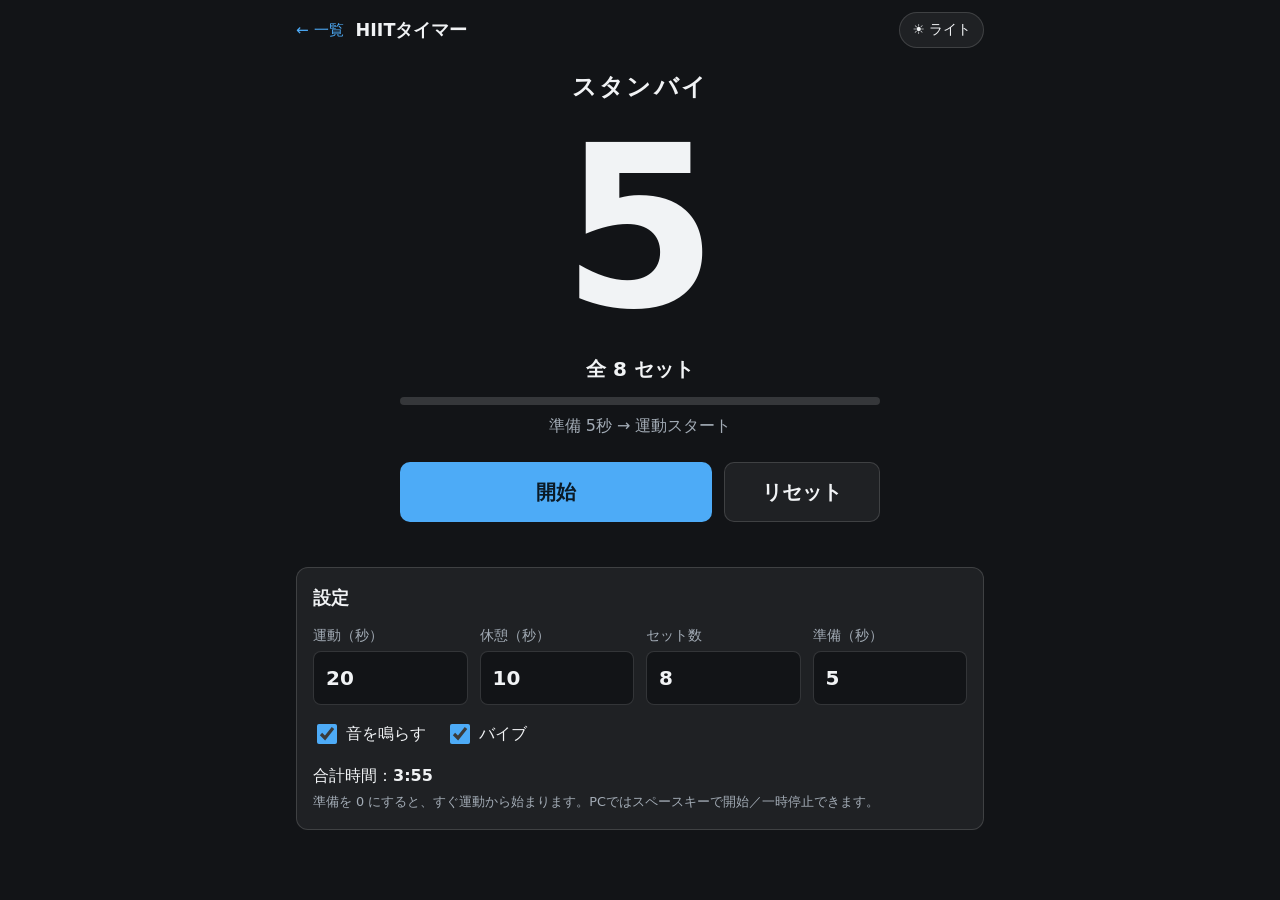
==== hiit-timer/index.html @ 28e60ef3 "毎日ツール集：HIITタイマー・ペース計算機・学習時間トラッカーを追加 - 共通部品（テーマ切り替え・localStorage 保存・基本スタイル） - ① HIITタイマー - ② ランニングペース" ====
<!DOCTYPE html>
<html lang="ja" data-theme="dark">
<head>
  <meta charset="UTF-8">
  <meta name="viewport" content="width=device-width, initial-scale=1">
  <title>HIITタイマー | 毎日ツール集</title>
  <!-- 共通の見た目 → このツール専用の見た目 の順に読む（後の方が優先される） -->
  <link rel="stylesheet" href="../common/base.css">
  <link rel="stylesheet" href="style.css">
  <script src="../common/storage.js"></script>
  <script src="../common/theme.js"></script>
</head>
<!-- body の class をフェーズごとに入れ替えて背景色を変える -->
<body class="phase-idle">
  <header class="app-header">
    <a class="back-link" href="../index.html">← 一覧</a>
    <h1 class="app-title">HIITタイマー</h1>
    <button type="button" class="theme-toggle" data-theme-toggle>テーマ</button>
  </header>

  <main class="container">
    <!-- ===== タイマー表示 ===== -->
    <section class="timer">
      <!-- aria-live：読み上げソフトにフェーズの切り替わりを伝える -->
      <p class="phase-label" id="phaseLabel" aria-live="polite">スタンバイ</p>
      <p class="time" id="time">20</p>
      <p class="set-count" id="setCount">全 8 セット</p>
      <div class="progress" aria-hidden="true">
        <div class="progress-bar" id="progressBar"></div>
      </div>
      <p class="next-info" id="nextInfo">&nbsp;</p>
    </section>

    <!-- ===== 操作ボタン ===== -->
    <div class="controls">
      <button type="button" class="btn btn-primary" id="startButton">開始</button>
      <button type="button" class="btn" id="resetButton">リセット</button>
    </div>
    <p class="wake-status" id="wakeStatus"></p>

    <!-- ===== 設定 ===== -->
    <section class="card settings">
      <h2>設定</h2>
      <!-- fieldset を disabled にすると、中の入力欄がまとめて操作不可になる -->
      <fieldset id="settingsFieldset">
        <div class="field-grid">
          <label class="field">
            <span>運動（秒）</span>
            <input type="number" id="workInput" inputmode="numeric" min="1" max="3600">
          </label>
          <label class="field">
            <span>休憩（秒）</span>
            <input type="number" id="restInput" inputmode="numeric" min="0" max="3600">
          </label>
          <label class="field">
            <span>セット数</span>
            <input type="number" id="setsInput" inputmode="numeric" min="1" max="99">
          </label>
          <label class="field">
            <span>準備（秒）</span>
            <input type="number" id="prepInput" inputmode="numeric" min="0" max="60">
          </label>
        </div>

        <div class="toggles">
          <label><input type="checkbox" id="soundCheck"> 音を鳴らす</label>
          <label><input type="checkbox" id="vibrateCheck"> <span id="vibrateLabel">バイブ</span></label>
        </div>

        <p class="total">合計時間：<strong id="totalTime">-</strong></p>
        <p class="hint">準備を 0 にすると、すぐ運動から始まります。PCではスペースキーで開始／一時停止できます。</p>
      </fieldset>
    </section>
  </main>

  <!-- HTML を全部読み込んだ後に動かすため、スクリプトは最後に置く -->
  <script src="script.js"></script>
</body>
</html>
---- common/base.css ----
/*
 * base.css — 全ツール共通の見た目
 *
 * 色は「CSS変数（--名前）」にまとめて定義している。
 * data-theme="dark" / "light" で変数の中身を入れ替えるだけで、
 * ページ全体の配色が切り替わる。
 */

/* ===== 色の定義：ダーク（初期値） ===== */
:root,
:root[data-theme="dark"] {
  color-scheme: dark;              /* フォーム部品やスクロールバーも暗い色にする */
  --bg: #121417;                   /* ページの背景 */
  --surface: rgba(255, 255, 255, 0.06); /* カードの背景（半透明で背景色になじむ） */
  --text: #f1f3f5;                 /* 基本の文字色 */
  --muted: #a3acb6;                /* 補足の文字色 */
  --border: rgba(255, 255, 255, 0.14);
  --accent: #4dabf7;               /* 強調色（メインボタンなど） */
  --accent-text: #0b1a26;          /* 強調色の上に乗せる文字色 */
  --track: rgba(255, 255, 255, 0.15); /* 進捗バーの溝 */
}

/* ===== 色の定義：ライト ===== */
:root[data-theme="light"] {
  color-scheme: light;
  --bg: #f4f5f7;
  --surface: rgba(255, 255, 255, 0.75);
  --text: #1d2127;
  --muted: #5b6672;
  --border: rgba(0, 0, 0, 0.12);
  --accent: #1c7ed6;
  --accent-text: #ffffff;
  --track: rgba(0, 0, 0, 0.1);
}

/* ===== リセット・基本 ===== */
*,
*::before,
*::after {
  box-sizing: border-box;          /* 幅の計算に padding と border を含める */
}

body {
  margin: 0;
  min-height: 100vh;
  font-family: system-ui, -apple-system, "Hiragino Sans", "Noto Sans JP", "Yu Gothic UI", sans-serif;
  line-height: 1.6;
  background: var(--bg);
  color: var(--text);
  -webkit-text-size-adjust: 100%;  /* iPhone で横向きにした時に文字が勝手に拡大されるのを防ぐ */
}

a {
  color: var(--accent);
}

/* ===== ヘッダー（戻るリンク・タイトル・テーマ切替） ===== */
.app-header {
  display: flex;
  align-items: center;
  gap: 12px;
  max-width: 720px;
  margin: 0 auto;
  padding: 12px 16px;
}

.app-title {
  flex: 1;                         /* 残りの幅をすべて使う＝ボタンを右端へ押し出す */
  margin: 0;
  font-size: 1.1rem;
}

.back-link {
  text-decoration: none;
  font-size: 0.95rem;
  white-space: nowrap;
}

/* ===== レイアウト ===== */
.container {
  max-width: 720px;
  margin: 0 auto;
  padding: 0 16px 32px;            /* 左右16pxの余白（スマホで端にくっつかない） */
}

.card {
  background: var(--surface);
  border: 1px solid var(--border);
  border-radius: 12px;
  padding: 16px;
}

/* ===== ボタン ===== */
.btn {
  min-height: 48px;                /* 指でタップしやすい高さ */
  padding: 12px 20px;
  border: 1px solid var(--border);
  border-radius: 10px;
  background: var(--surface);
  color: var(--text);
  font: inherit;
  font-weight: 700;
  cursor: pointer;
}

.btn:active {
  transform: scale(0.97);          /* 押した感触を出す */
}

.btn-primary {
  background: var(--accent);
  color: var(--accent-text);
  border-color: transparent;
}

.theme-toggle {
  padding: 6px 12px;
  border: 1px solid var(--border);
  border-radius: 999px;
  background: var(--surface);
  color: var(--text);
  font: inherit;
  font-size: 0.85rem;
  white-space: nowrap;
  cursor: pointer;
}

/* キーボード操作時にどこを選んでいるか分かるようにする */
:focus-visible {
  outline: 3px solid var(--accent);
  outline-offset: 2px;
}
---- hiit-timer/style.css ----
/*
 * style.css — HIITタイマー専用の見た目
 */

/* ===== フェーズごとの背景色（テーマ別） ===== */
:root,
:root[data-theme="dark"] {
  --work-bg: #7f1d1d;   /* 運動：赤 */
  --rest-bg: #1e3a5f;   /* 休憩：青 */
  --prep-bg: #6b4e0e;   /* 準備：黄土 */
  --done-bg: #14532d;   /* 完了：緑 */
}

:root[data-theme="light"] {
  --work-bg: #ffd3d3;
  --rest-bg: #d3e8ff;
  --prep-bg: #fff0bd;
  --done-bg: #d1f4da;
}

/* body に付いている class に応じて背景色を切り替える */
body {
  transition: background-color 0.4s ease;  /* 色がふわっと変わるようにする */
}
body.phase-work { background-color: var(--work-bg); }
body.phase-rest { background-color: var(--rest-bg); }
body.phase-prep { background-color: var(--prep-bg); }
body.phase-done { background-color: var(--done-bg); }

/* ===== タイマー表示 ===== */
.timer {
  padding: 8px 0 4px;
  text-align: center;
}

.phase-label {
  margin: 0;
  font-size: 1.5rem;
  font-weight: 800;
  letter-spacing: 0.1em;
}

.time {
  margin: 0;
  /* clamp(最小, 基本, 最大)：画面幅(vw)に合わせて文字サイズを伸び縮みさせる */
  font-size: clamp(5rem, 30vw, 14rem);
  font-weight: 800;
  line-height: 1.1;
  font-variant-numeric: tabular-nums;  /* 数字の幅をそろえて、カウント中に文字が揺れないようにする */
}

.set-count {
  margin: 0 0 12px;
  font-size: 1.25rem;
  font-weight: 700;
}

.next-info {
  margin: 8px 0 0;
  color: var(--muted);
}

/* 一時停止中は数字を薄くして止まっていることを分かりやすくする */
body.is-paused .time {
  opacity: 0.45;
}

/* ===== 進捗バー ===== */
.progress {
  height: 8px;
  max-width: 480px;
  margin: 0 auto;
  border-radius: 999px;
  background: var(--track);
  overflow: hidden;
}

.progress-bar {
  width: 0%;               /* JavaScript で 0〜100% に書き換える */
  height: 100%;
  background: var(--text);
  opacity: 0.8;
}

/* ===== 操作ボタン ===== */
.controls {
  display: grid;
  grid-template-columns: 2fr 1fr;   /* 開始ボタンを大きく、リセットを小さく */
  gap: 12px;
  max-width: 480px;
  margin: 20px auto 0;
}

.controls .btn {
  min-height: 60px;
  font-size: 1.25rem;
}

.wake-status {
  min-height: 1.5em;       /* 文字が無い時も高さを確保して、レイアウトがガタつかないようにする */
  margin: 8px 0 16px;
  color: var(--muted);
  font-size: 0.85rem;
  text-align: center;
}

/* ===== 設定エリア ===== */
.settings h2 {
  margin: 0 0 12px;
  font-size: 1.1rem;
}

.settings fieldset {
  margin: 0;
  padding: 0;
  border: none;
}

/* 無効化中（タイマー実行中）は薄く表示 */
.settings fieldset:disabled {
  opacity: 0.5;
}

.field-grid {
  display: grid;
  grid-template-columns: repeat(2, 1fr);   /* スマホ：2列 */
  gap: 12px;
}

/* 画面幅が 600px 以上なら 4列に並べる */
@media (min-width: 600px) {
  .field-grid {
    grid-template-columns: repeat(4, 1fr);
  }
}

.field {
  display: flex;
  flex-direction: column;
  gap: 4px;
  font-size: 0.9rem;
  color: var(--muted);
}

.field input {
  width: 100%;
  padding: 10px 12px;
  border: 1px solid var(--border);
  border-radius: 8px;
  background: var(--bg);
  color: var(--text);
  font: inherit;
  font-size: 1.25rem;      /* 16px 以上にすると iPhone で入力時に勝手にズームされない */
  font-weight: 700;
}

.toggles {
  display: flex;
  flex-wrap: wrap;
  gap: 8px 20px;
  margin-top: 16px;
}

.toggles label {
  display: flex;
  align-items: center;
  gap: 6px;
  cursor: pointer;
}

.toggles input {
  width: 20px;
  height: 20px;
  accent-color: var(--accent);
}

.total {
  margin: 16px 0 0;
}

.hint {
  margin: 4px 0 0;
  color: var(--muted);
  font-size: 0.8rem;
}
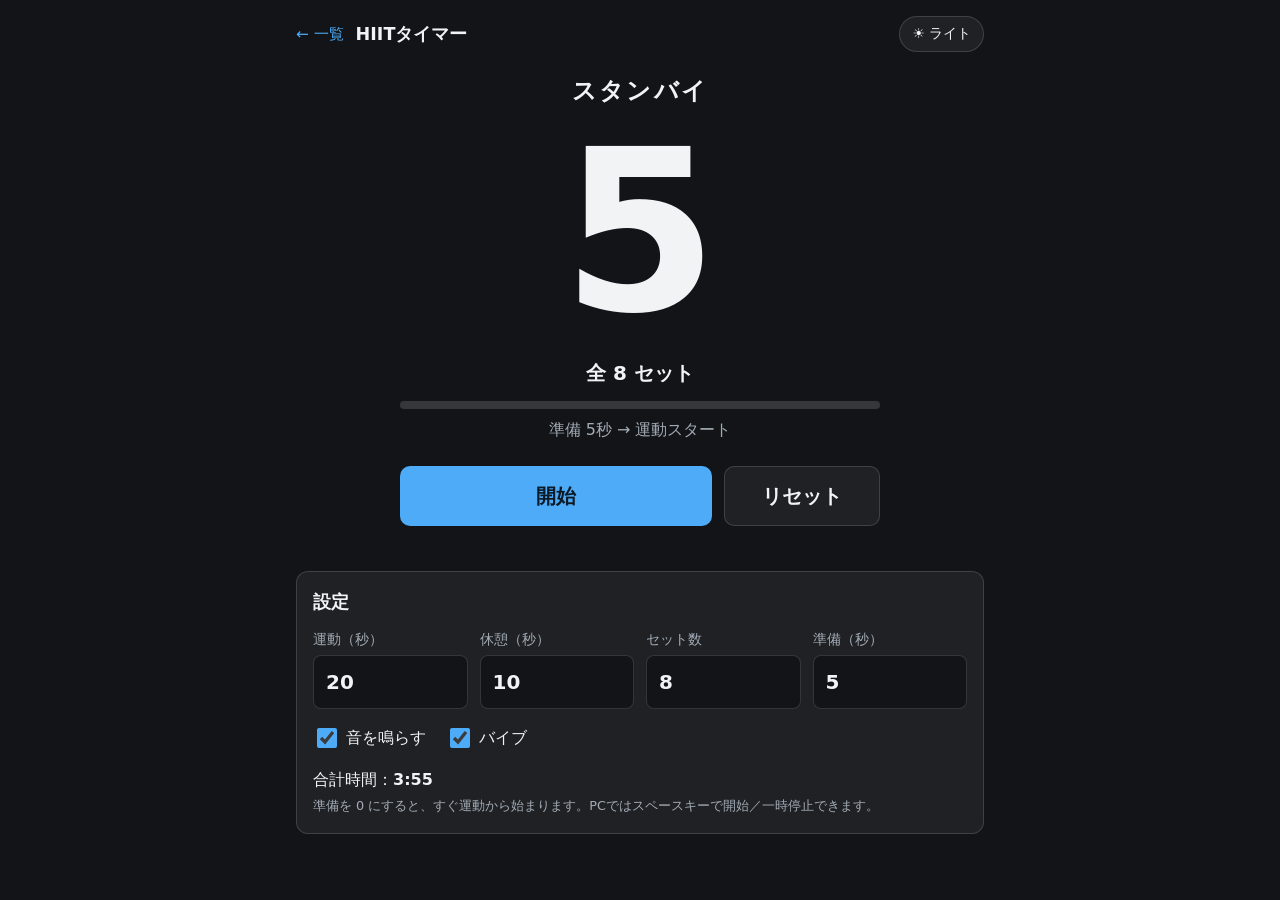
==== commit a8e75df8: "iPhoneでヘッダーが時刻の帯に重なって薄く見える問題を修正 viewport-fit=cover と env(safe-area-inset-*) で、ノッチ・時刻の帯・ ホームバーにかぶらない余" ====
--- a/hiit-timer/index.html
+++ b/hiit-timer/index.html
@@ -2,7 +2,7 @@
 <html lang="ja" data-theme="dark">
 <head>
   <meta charset="UTF-8">
-  <meta name="viewport" content="width=device-width, initial-scale=1">
+  <meta name="viewport" content="width=device-width, initial-scale=1, viewport-fit=cover">
   <title>HIITタイマー | 毎日ツール集</title>
   <!-- 共通の見た目 → このツール専用の見た目 の順に読む（後の方が優先される） -->
   <link rel="stylesheet" href="../common/base.css">
--- a/common/base.css
+++ b/common/base.css
@@ -48,6 +48,15 @@
   background: var(--bg);
   color: var(--text);
   -webkit-text-size-adjust: 100%;  /* iPhone で横向きにした時に文字が勝手に拡大されるのを防ぐ */
+
+  /*
+   * env(safe-area-inset-○○)：iPhone の「ノッチ・時刻の帯・ホームバー」にかぶらない安全な余白の大きさ。
+   * viewport-fit=cover（各HTMLの <meta name="viewport">）とセットで使う。
+   * PC など余白が無い端末では 0 になるので、見た目は変わらない。
+   */
+  padding-left: env(safe-area-inset-left);    /* 横向きにした時のノッチ側 */
+  padding-right: env(safe-area-inset-right);
+  padding-bottom: env(safe-area-inset-bottom); /* 画面下のホームバー */
 }
 
 a {
@@ -61,7 +70,8 @@
   gap: 12px;
   max-width: 720px;
   margin: 0 auto;
-  padding: 12px 16px;
+  /* 上の余白 = 時刻の帯の高さ + 16px（帯のまわりのぼかしに文字が重ならないように） */
+  padding: calc(env(safe-area-inset-top) + 16px) 16px 12px;
 }
 
 .app-title {
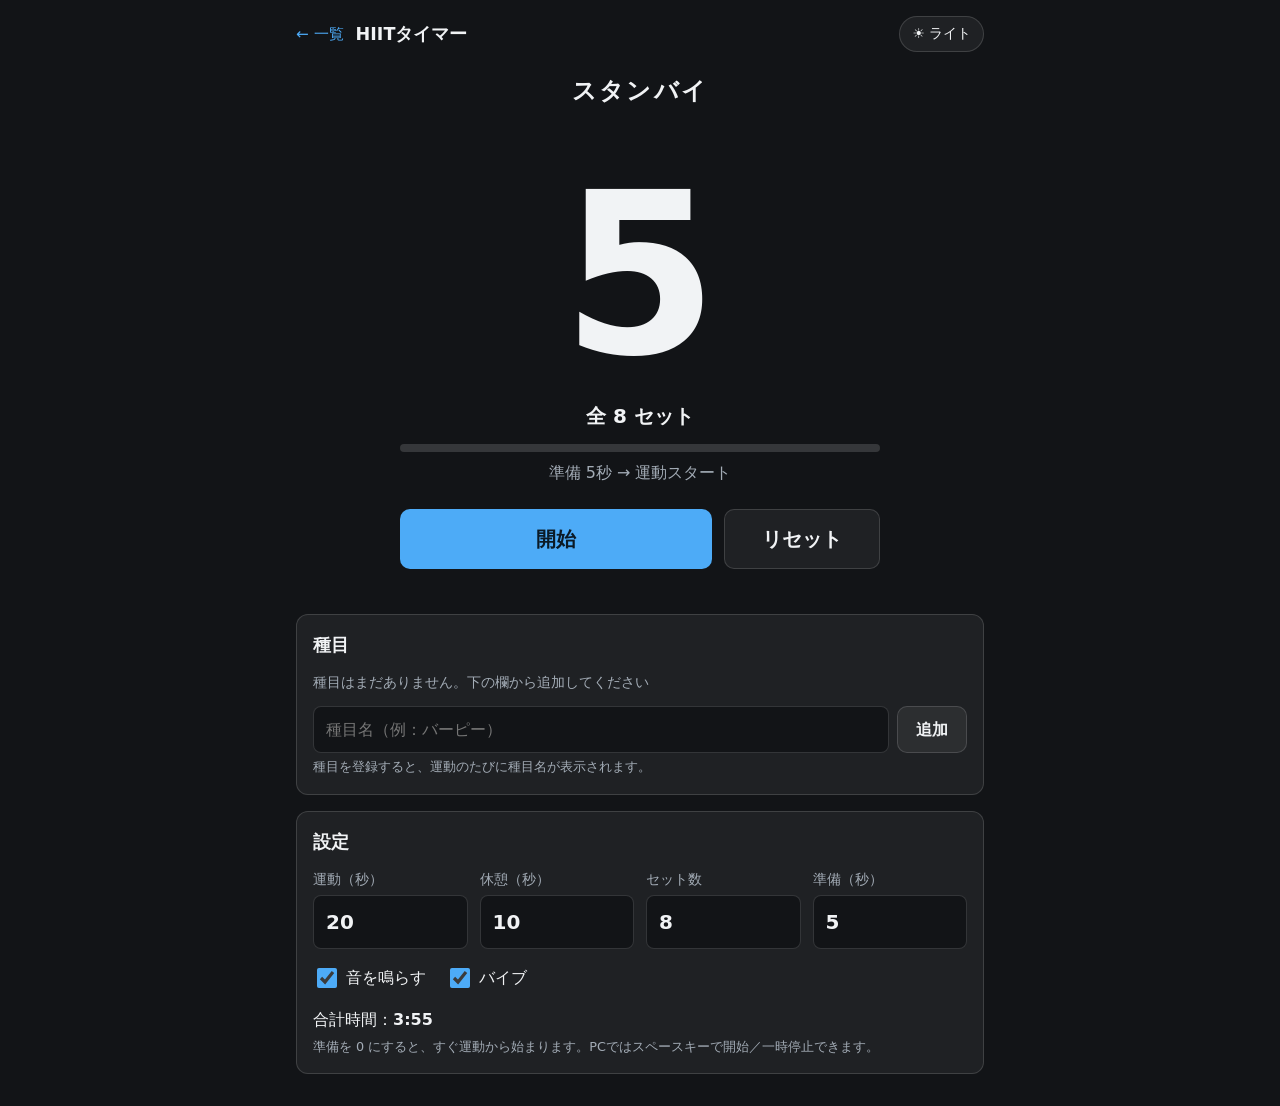
==== commit 16b9e038: "HIITタイマーに種目の追加・編集・削除と、画面ロック中の音声再生を追加 - 種目を追加・編集・削除・並び替えできるようにし、タイマー中は今の種目／次の種目を表示 - 全フェーズの合図音を1本のWAV" ====
--- a/hiit-timer/index.html
+++ b/hiit-timer/index.html
@@ -23,6 +23,8 @@
     <section class="timer">
       <!-- aria-live：読み上げソフトにフェーズの切り替わりを伝える -->
       <p class="phase-label" id="phaseLabel" aria-live="polite">スタンバイ</p>
+      <!-- 今の種目名（休憩・準備中は「次の種目」）。種目が未登録なら空のまま -->
+      <p class="exercise-name" id="exerciseName" aria-live="polite"></p>
       <p class="time" id="time">20</p>
       <p class="set-count" id="setCount">全 8 セット</p>
       <div class="progress" aria-hidden="true">
@@ -37,6 +39,22 @@
       <button type="button" class="btn" id="resetButton">リセット</button>
     </div>
     <p class="wake-status" id="wakeStatus"></p>
+
+    <!-- ===== 種目 ===== -->
+    <section class="card exercises">
+      <h2>種目</h2>
+      <!-- タイマー中は fieldset ごと操作できなくする（設定と同じ仕組み） -->
+      <fieldset id="exerciseFieldset">
+        <ol class="exercise-list" id="exerciseList"></ol>
+
+        <form class="exercise-add" id="exerciseAddForm" autocomplete="off">
+          <input type="text" id="exerciseNameInput" maxlength="20" placeholder="種目名（例：バーピー）" aria-label="追加する種目名" required>
+          <button type="submit" class="btn" id="exerciseAddButton">追加</button>
+        </form>
+
+        <p class="hint" id="exerciseHint"></p>
+      </fieldset>
+    </section>
 
     <!-- ===== 設定 ===== -->
     <section class="card settings">
@@ -69,6 +87,8 @@
 
         <p class="total">合計時間：<strong id="totalTime">-</strong></p>
         <p class="hint">準備を 0 にすると、すぐ運動から始まります。PCではスペースキーで開始／一時停止できます。</p>
+        <!-- 音声ファイルの作成には上限があるので、超えるときだけ知らせる（JavaScript で表示を切り替え） -->
+        <p class="hint" id="soundNote" hidden>合計が60分を超えるため、画面ロック中は音が鳴りません（画面を開いている間は鳴ります）。</p>
       </fieldset>
     </section>
   </main>
--- a/common/base.css
+++ b/common/base.css
@@ -74,6 +74,12 @@
   padding: calc(env(safe-area-inset-top) + 16px) 16px 12px;
 }
 
+/* ホーム画面から開いた時（theme.js が is-standalone を付ける）：
+   iPhone は時刻の帯の少し下までぼかすので、その範囲からヘッダーを外に出す */
+.is-standalone .app-header {
+  padding-top: calc(env(safe-area-inset-top) + 44px);
+}
+
 .app-title {
   flex: 1;                         /* 残りの幅をすべて使う＝ボタンを右端へ押し出す */
   margin: 0;
--- a/hiit-timer/style.css
+++ b/hiit-timer/style.css
@@ -38,6 +38,22 @@
   font-size: 1.5rem;
   font-weight: 800;
   letter-spacing: 0.1em;
+}
+
+/* 種目名：運動中は大きく、休憩・準備中（次の種目）は少し控えめに */
+.exercise-name {
+  min-height: 1.8em;       /* 種目が無い時も高さを確保して、数字の位置が動かないようにする */
+  margin: 0;
+  font-size: 1.5rem;
+  font-weight: 800;
+  line-height: 1.8;
+  overflow-wrap: anywhere; /* 長い名前でも画面からはみ出さない */
+}
+
+.exercise-name.is-next {
+  font-size: 1.1rem;
+  font-weight: 600;
+  color: var(--muted);
 }
 
 .time {
@@ -102,6 +118,97 @@
   color: var(--muted);
   font-size: 0.85rem;
   text-align: center;
+  white-space: pre-line;   /* メッセージが2つあるとき、改行で分けて表示する */
+}
+
+/* ===== 種目エリア ===== */
+.exercises {
+  margin-bottom: 16px;
+}
+
+.exercises h2 {
+  margin: 0 0 12px;
+  font-size: 1.1rem;
+}
+
+.exercises fieldset {
+  margin: 0;
+  padding: 0;
+  border: none;
+  min-width: 0;
+}
+
+.exercises fieldset:disabled {
+  opacity: 0.5;
+}
+
+.exercise-list {
+  margin: 0;
+  padding: 0;
+  list-style: none;        /* 番号は自分で表示する（ボタンと並べたいため） */
+}
+
+/* 1行 = 番号 | 種目名 | ↑ | ↓ | 削除 */
+.exercise-item {
+  display: grid;
+  grid-template-columns: 1.5em minmax(0, 1fr) auto auto auto;
+  align-items: center;
+  gap: 8px;
+  margin-bottom: 8px;
+}
+
+.exercise-add {
+  display: grid;
+  grid-template-columns: minmax(0, 1fr) auto;
+  gap: 8px;
+}
+
+.exercise-add .btn {
+  min-height: 44px;
+  padding: 8px 18px;
+}
+
+.exercise-no {
+  color: var(--muted);
+  font-variant-numeric: tabular-nums;
+  text-align: right;
+}
+
+.exercise-item input[type="text"],
+.exercise-add input[type="text"] {
+  width: 100%;
+  min-width: 0;
+  padding: 10px 12px;
+  border: 1px solid var(--border);
+  border-radius: 8px;
+  background: var(--bg);
+  color: var(--text);
+  font: inherit;
+  font-size: 1rem;         /* 16px 以上で iPhone の自動ズームを防ぐ */
+}
+
+.small-btn {
+  min-width: 40px;
+  min-height: 40px;        /* 指でタップしやすい大きさ */
+  padding: 4px 8px;
+  border: 1px solid var(--border);
+  border-radius: 8px;
+  background: transparent;
+  color: var(--text);
+  font: inherit;
+  font-size: 0.85rem;
+  cursor: pointer;
+}
+
+.small-btn:disabled {
+  opacity: 0.3;            /* 先頭の「↑」・末尾の「↓」は押せないことを示す */
+  cursor: default;
+}
+
+.exercise-empty {
+  margin: 0 0 12px;
+  color: var(--muted);
+  font-size: 0.9rem;
 }
 
 /* ===== 設定エリア ===== */
